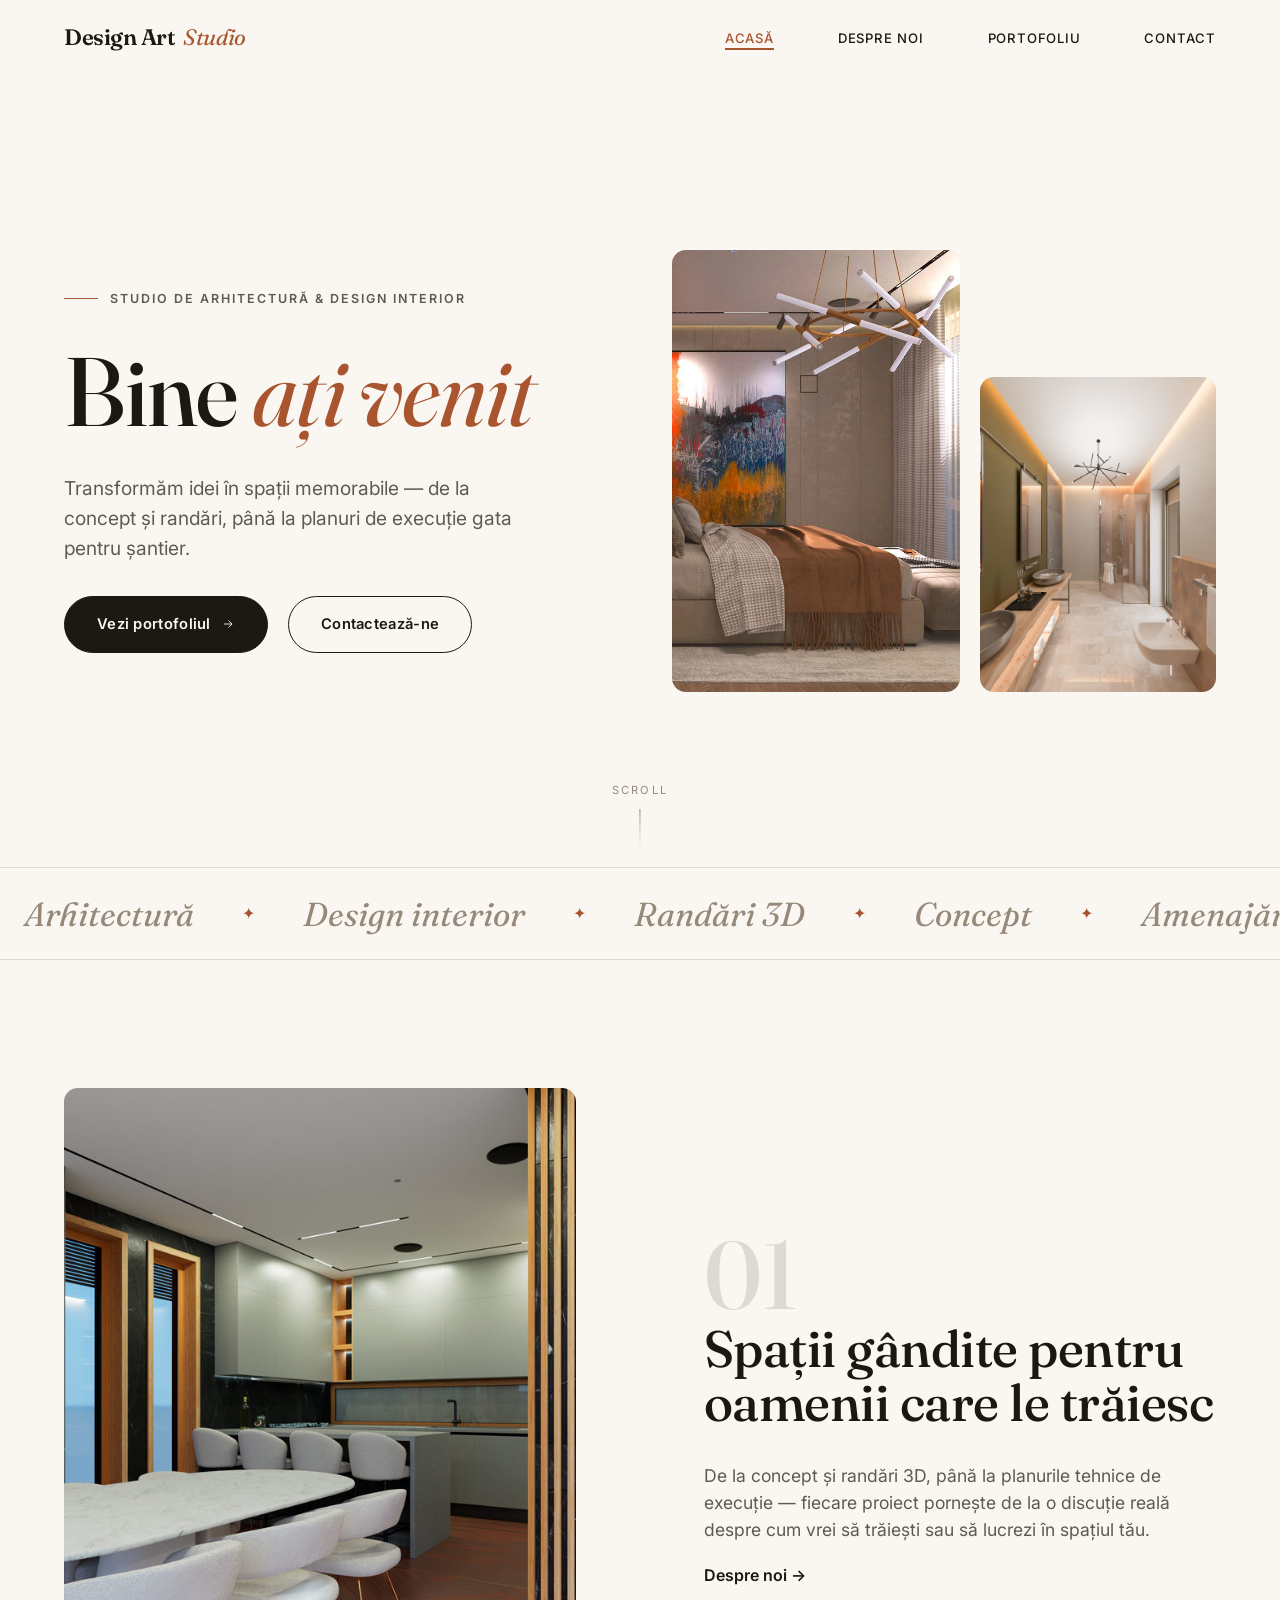
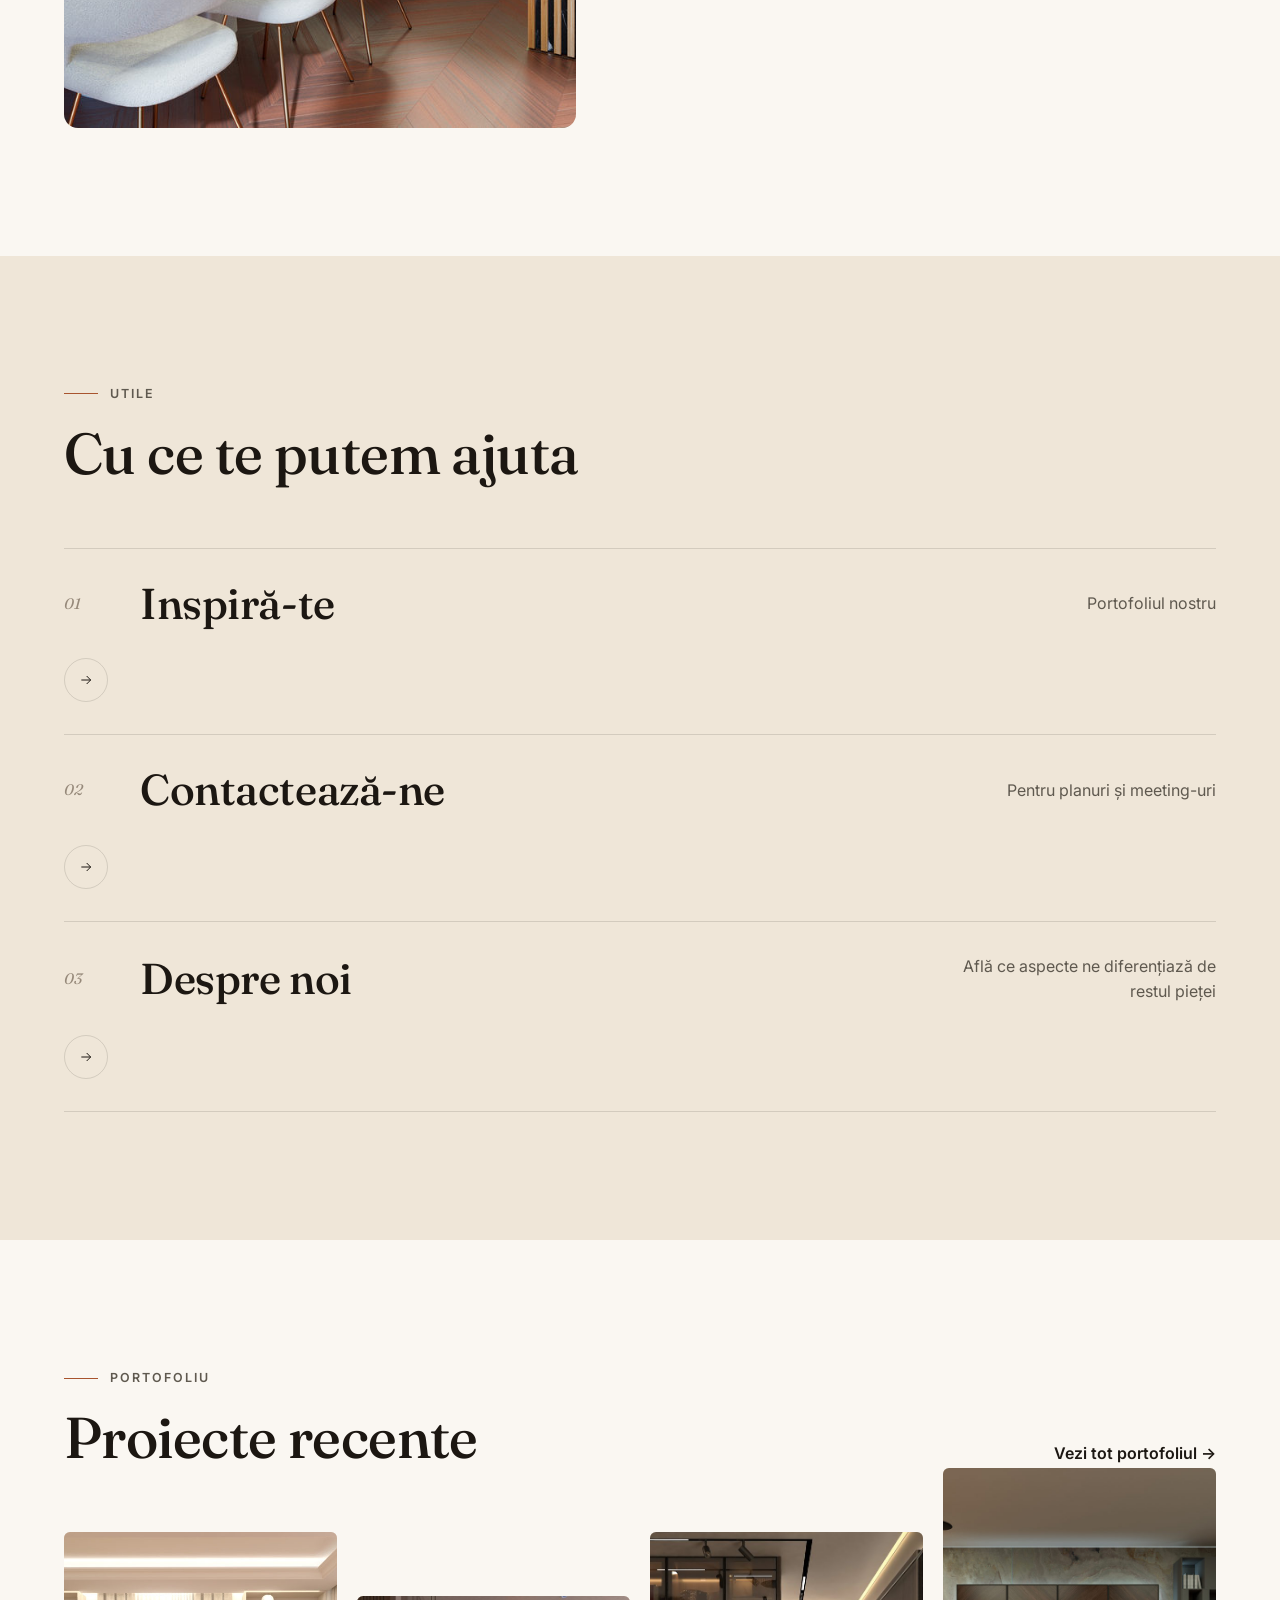
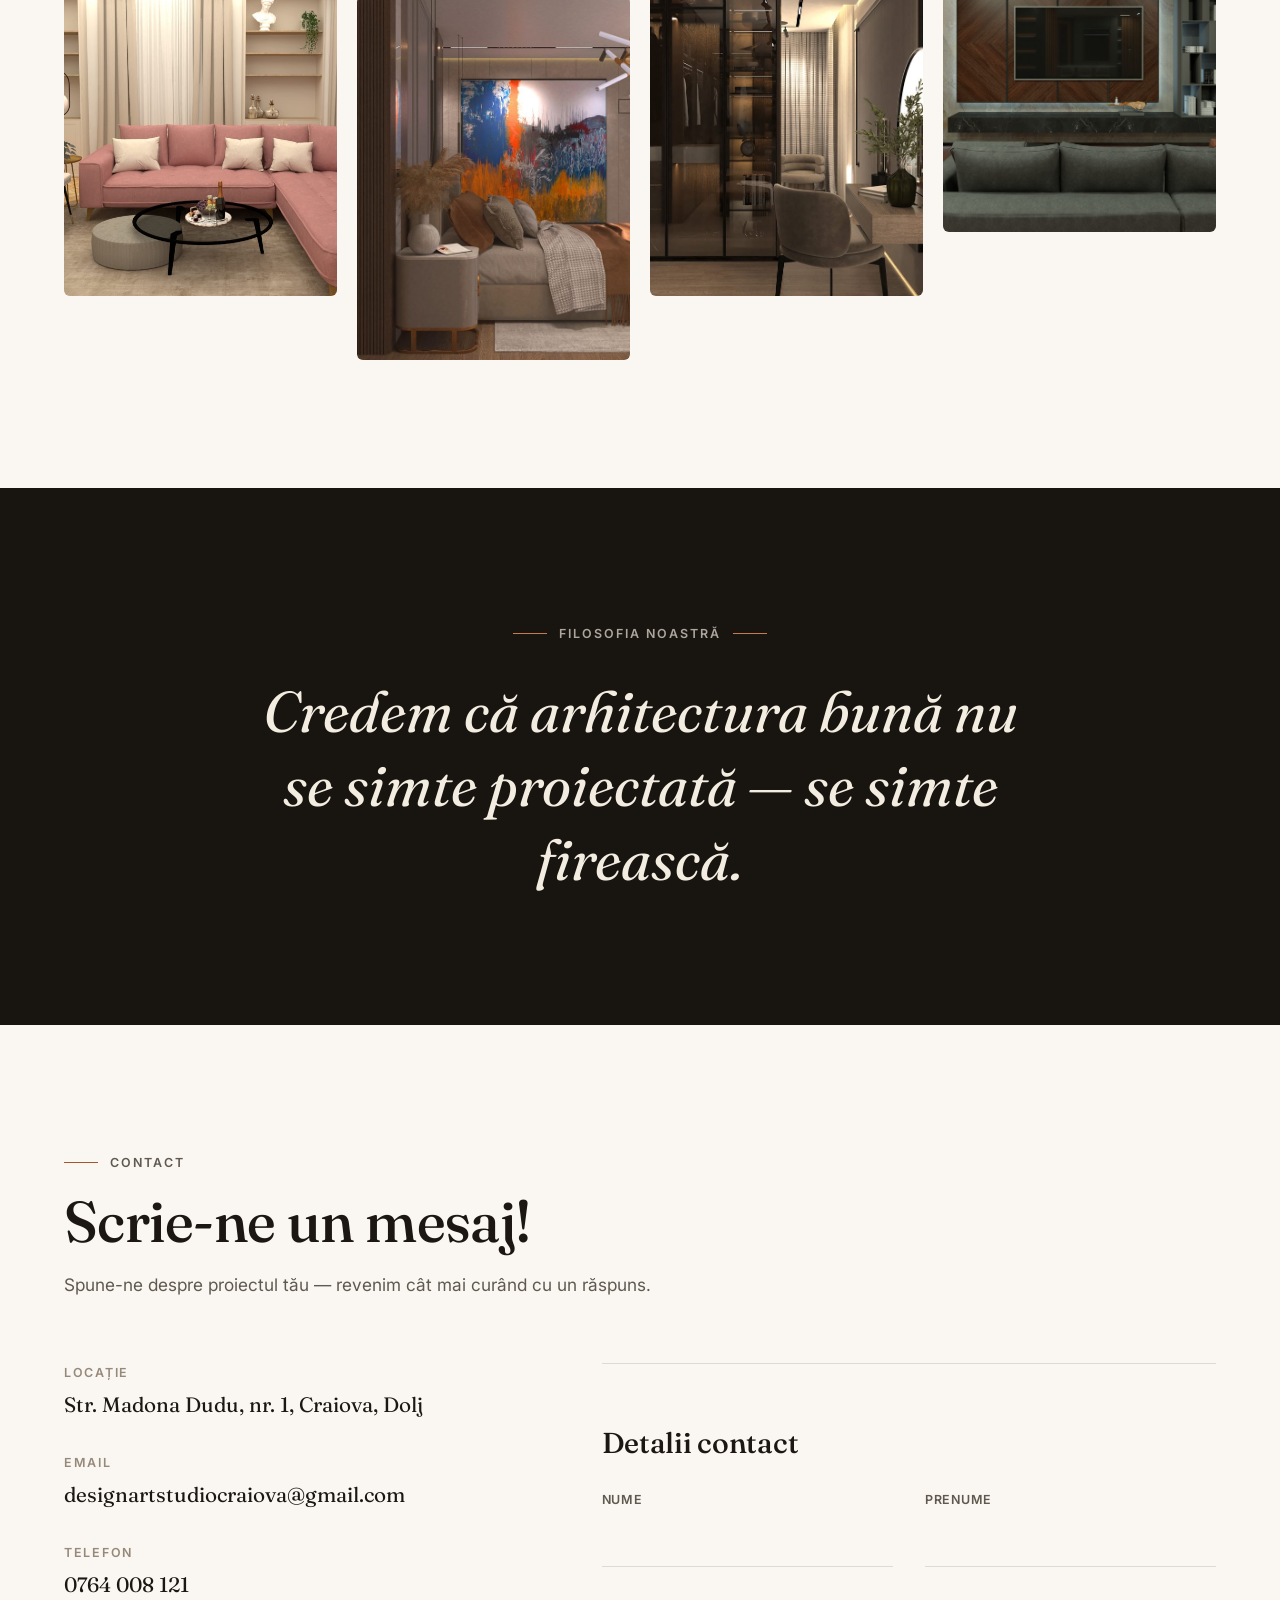
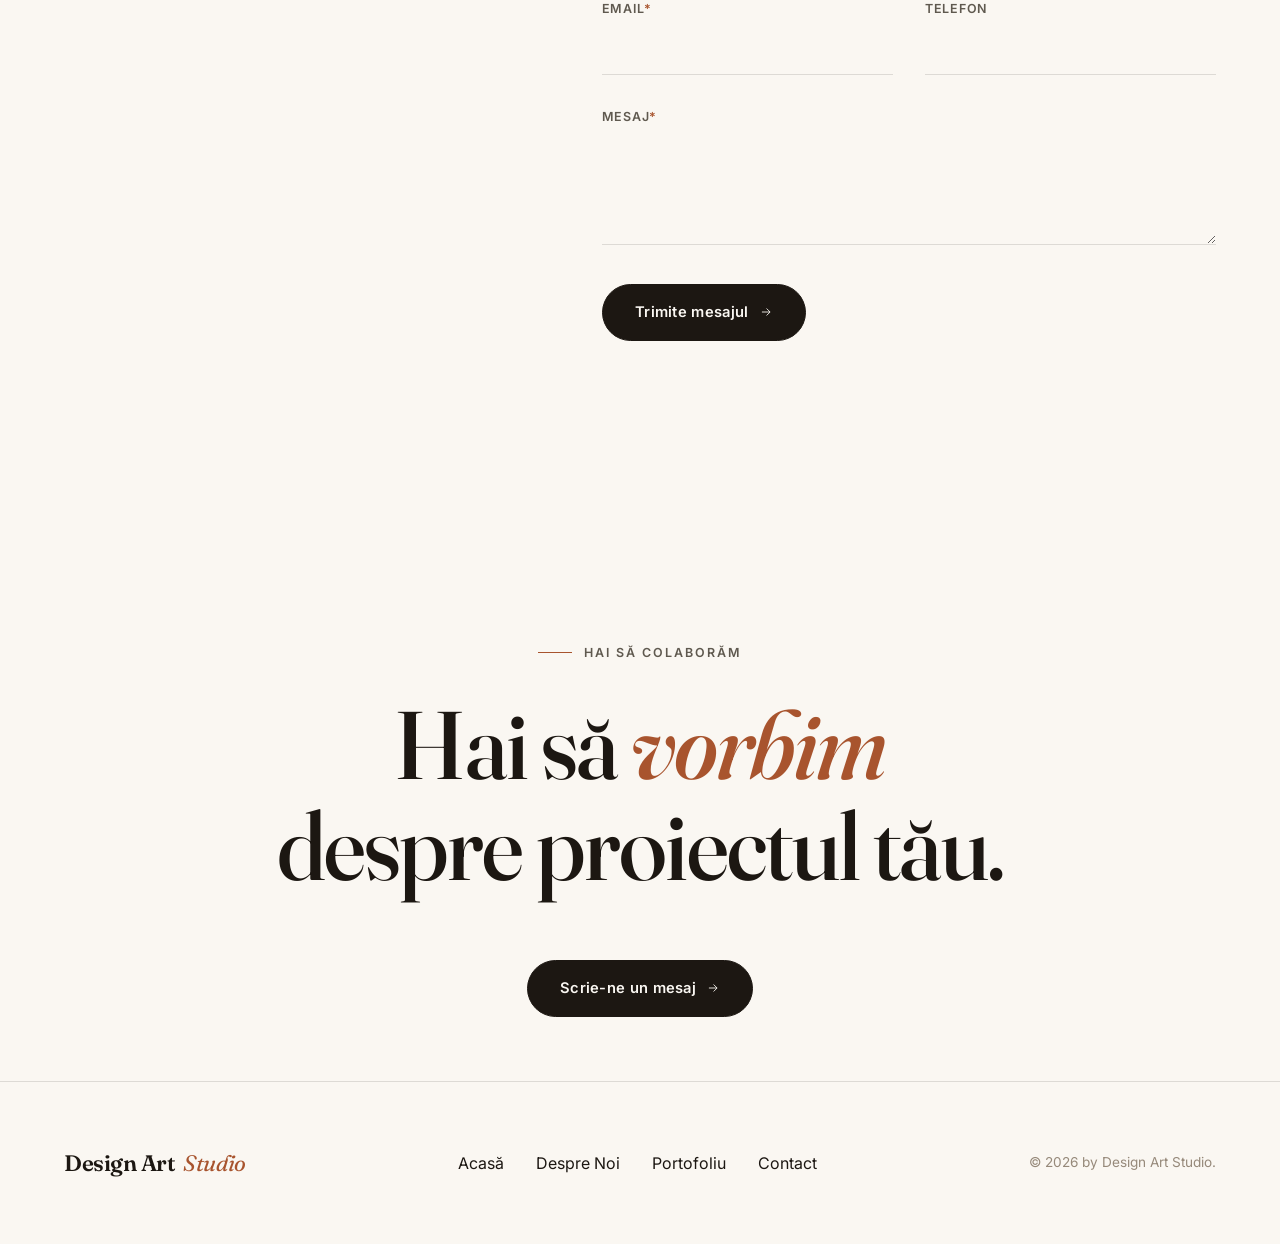
==== index.html @ be31b90f "Fisiere" ====
<!DOCTYPE html>
<html lang="ro">
<head>
<meta charset="UTF-8">
<meta name="viewport" content="width=device-width, initial-scale=1.0">
<title>Design Art Studio — Studio de arhitectură &amp; design interior</title>
<meta name="description" content="Design Art Studio este un birou de arhitectură și design interior. Descoperă portofoliul nostru, află cine suntem și scrie-ne un mesaj.">
<link rel="icon" type="image/svg+xml" href="assets/favicon.svg">
<link rel="preconnect" href="https://fonts.googleapis.com">
<link rel="preconnect" href="https://fonts.gstatic.com" crossorigin>
<link href="https://fonts.googleapis.com/css2?family=Fraunces:ital,wght@0,400;0,500;0,600;0,700;1,400;1,500&family=Inter:wght@400;500;600;700&display=swap" rel="stylesheet">
<link rel="stylesheet" href="css/style.css">
</head>
<body>
<a class="skip-link" href="#main">Sari la conținutul principal</a>
<div class="grain" aria-hidden="true"></div>

<header class="site-header">
  <div class="container header-inner">
    <a href="index.html" class="logo">Design Art<span>Studio</span></a>
    <button class="nav-toggle" aria-label="Deschide meniul" aria-expanded="false" aria-controls="primary-nav">
      <span></span><span></span><span></span>
    </button>
    <nav id="primary-nav" class="site-nav" aria-label="Principal">
      <ul>
        <li><a href="index.html" aria-current="page">Acasă</a></li>
        <li><a href="despre-noi.html">Despre Noi</a></li>
        <li><a href="portofoliu.html">Portofoliu</a></li>
        <li><a href="contact.html">Contact</a></li>
      </ul>
    </nav>
  </div>
</header>

<main id="main">
  <section class="hero container">
    <div class="hero-inner">
      <div class="hero-copy reveal">
        <span class="eyebrow">Studio de arhitectură &amp; design interior</span>
        <h1>Bine <em>ați venit</em></h1>
        <p>Transformăm idei în spații memorabile — de la concept și randări, până la planuri de execuție gata pentru șantier.</p>
        <div class="hero-actions">
          <a href="portofoliu.html" class="btn btn-primary">
            Vezi portofoliul
            <svg viewBox="0 0 24 24" fill="none" stroke="currentColor" stroke-width="1.5"><path d="M5 12h14M13 6l6 6-6 6"/></svg>
          </a>
          <a href="contact.html" class="btn">Contactează-ne</a>
        </div>
      </div>
      <div class="hero-collage">
        <div class="reveal-img img-tall">
          <img src="assets/images/hero-oituz.jpg" alt="Randare interior birou, casa Oituz">
        </div>
        <div class="reveal-img img-short">
          <img src="assets/images/hero-rgb.jpg" alt="Randare arhitecturală de proiect Design Art Studio">
        </div>
      </div>
    </div>
    <div class="scroll-cue">Scroll</div>
  </section>

  <div class="marquee" aria-hidden="true">
    <div class="marquee-track">
      <ul>
        <li>Arhitectură</li>
        <li>Design interior</li>
        <li>Randări 3D</li>
        <li>Concept</li>
        <li>Amenajări interioare</li>
      </ul>
      <ul>
        <li>Arhitectură</li>
        <li>Design interior</li>
        <li>Randări 3D</li>
        <li>Concept</li>
        <li>Amenajări interioare</li>
      </ul>
    </div>
  </div>

  <section class="section">
    <div class="container">
      <div class="split">
        <div class="reveal-img split-media">
          <img src="assets/images/portfolio/proj-02.jpg" alt="Bucătărie deschisă cu zonă de dining, proiect Design Art Studio">
        </div>
        <div class="split-body reveal">
          <span class="split-index">01</span>
          <h2>Spații gândite pentru oamenii care le trăiesc</h2>
          <p>De la concept și randări 3D, până la planurile tehnice de execuție — fiecare proiect pornește de la o discuție reală despre cum vrei să trăiești sau să lucrezi în spațiul tău.</p>
          <a href="despre-noi.html" class="text-link">Despre noi →</a>
        </div>
      </div>
    </div>
  </section>

  <section class="section section-alt">
    <div class="container">
      <div class="section-head reveal">
        <span class="eyebrow">Utile</span>
        <h2>Cu ce te putem ajuta</h2>
      </div>
      <div class="link-rows reveal-group">
        <a href="portofoliu.html" class="link-row reveal">
          <span class="num">01</span>
          <h3>Inspiră-te</h3>
          <span class="desc">Portofoliul nostru</span>
          <span class="arrow"><svg viewBox="0 0 24 24" fill="none" stroke="currentColor" stroke-width="1.5"><path d="M5 12h14M13 6l6 6-6 6"/></svg></span>
          <span class="row-thumb"><img src="assets/images/portfolio/proj-01.jpg" alt="" loading="lazy"></span>
        </a>
        <a href="contact.html" class="link-row reveal">
          <span class="num">02</span>
          <h3>Contactează-ne</h3>
          <span class="desc">Pentru planuri și meeting-uri</span>
          <span class="arrow"><svg viewBox="0 0 24 24" fill="none" stroke="currentColor" stroke-width="1.5"><path d="M5 12h14M13 6l6 6-6 6"/></svg></span>
          <span class="row-thumb"><img src="assets/images/card-contact.jpg" alt="" loading="lazy"></span>
        </a>
        <a href="despre-noi.html" class="link-row reveal">
          <span class="num">03</span>
          <h3>Despre noi</h3>
          <span class="desc">Află ce aspecte ne diferențiază de restul pieței</span>
          <span class="arrow"><svg viewBox="0 0 24 24" fill="none" stroke="currentColor" stroke-width="1.5"><path d="M5 12h14M13 6l6 6-6 6"/></svg></span>
          <span class="row-thumb"><img src="assets/images/card-about.jpg" alt="" loading="lazy"></span>
        </a>
      </div>
    </div>
  </section>

  <section class="section">
    <div class="container">
      <div class="section-head-row reveal">
        <div class="section-head">
          <span class="eyebrow">Portofoliu</span>
          <h2>Proiecte recente</h2>
        </div>
        <a href="portofoliu.html" class="text-link">Vezi tot portofoliul →</a>
      </div>
      <div class="teaser-strip">
        <a href="portofoliu.html" class="reveal-img"><img src="assets/images/portfolio/proj-01.jpg" alt="Living modern, proiect Design Art Studio" loading="lazy"></a>
        <a href="portofoliu.html" class="reveal-img"><img src="assets/images/portfolio/proj-06.jpg" alt="Birou, Casa Oituz" loading="lazy"></a>
        <a href="portofoliu.html" class="reveal-img"><img src="assets/images/portfolio/proj-08.jpg" alt="Terasă exterioară amenajată" loading="lazy"></a>
        <a href="portofoliu.html" class="reveal-img"><img src="assets/images/portfolio/proj-10.jpg" alt="Living cu perete TV din marmură" loading="lazy"></a>
      </div>
    </div>
  </section>

  <section class="statement">
    <div class="statement-inner reveal">
      <span class="eyebrow">Filosofia noastră</span>
      <blockquote>
        <p>Credem că arhitectura bună nu se simte proiectată — se simte firească.</p>
      </blockquote>
    </div>
  </section>

  <section class="section" id="contact">
    <div class="container">
      <div class="section-head reveal">
        <span class="eyebrow">Contact</span>
        <h2>Scrie-ne un mesaj!</h2>
        <p>Spune-ne despre proiectul tău — revenim cât mai curând cu un răspuns.</p>
      </div>
      <div class="contact-grid">
        <div class="contact-info reveal">
          <dl>
            <div>
              <dt>Locație</dt>
              <dd>Str. Madona Dudu, nr. 1, Craiova, Dolj</dd>
            </div>
            <div>
              <dt>Email</dt>
              <dd><a href="mailto:designartstudiocraiova@gmail.com">designartstudiocraiova@gmail.com</a></dd>
            </div>
            <div>
              <dt>Telefon</dt>
              <dd><a href="tel:+40764008121">0764 008 121</a></dd>
            </div>
          </dl>
        </div>
        <div class="form-card reveal">
          <h2>Detalii contact</h2>
          <form id="contact-form" novalidate>
            <div class="form-row">
              <div class="field">
                <label for="firstName">Nume</label>
                <input type="text" id="firstName" name="firstName" autocomplete="given-name">
              </div>
              <div class="field">
                <label for="lastName">Prenume</label>
                <input type="text" id="lastName" name="lastName" autocomplete="family-name">
              </div>
            </div>
            <div class="form-row">
              <div class="field">
                <label for="email">Email<span class="req">*</span></label>
                <input type="email" id="email" name="email" autocomplete="email" required>
              </div>
              <div class="field">
                <label for="phone">Telefon</label>
                <input type="tel" id="phone" name="phone" autocomplete="tel">
              </div>
            </div>
            <div class="field">
              <label for="message">Mesaj<span class="req">*</span></label>
              <textarea id="message" name="message" required></textarea>
            </div>
            <button type="submit" class="btn btn-primary">
              Trimite mesajul
              <svg viewBox="0 0 24 24" fill="none" stroke="currentColor" stroke-width="1.5"><path d="M5 12h14M13 6l6 6-6 6"/></svg>
            </button>
            <p id="form-status" class="form-status" role="status" aria-live="polite"></p>
          </form>
        </div>
      </div>
    </div>
  </section>

  <section class="footer-cta">
    <div class="container reveal">
      <span class="eyebrow" style="justify-content:center;">Hai să colaborăm</span>
      <h2>Hai să <em>vorbim</em><br>despre proiectul tău.</h2>
      <a href="contact.html" class="btn btn-primary">
        Scrie-ne un mesaj
        <svg viewBox="0 0 24 24" fill="none" stroke="currentColor" stroke-width="1.5"><path d="M5 12h14M13 6l6 6-6 6"/></svg>
      </a>
    </div>
  </section>
</main>

<footer class="site-footer">
  <div class="container footer-inner">
    <a href="index.html" class="logo">Design Art<span>Studio</span></a>
    <nav class="footer-nav" aria-label="Footer">
      <ul>
        <li><a href="index.html">Acasă</a></li>
        <li><a href="despre-noi.html">Despre Noi</a></li>
        <li><a href="portofoliu.html">Portofoliu</a></li>
        <li><a href="contact.html">Contact</a></li>
      </ul>
    </nav>
    <p class="copyright">&copy; <span class="year"></span> by Design Art Studio.</p>
  </div>
</footer>

<script src="js/script.js"></script>
</body>
</html>
---- css/style.css ----
/* =========================================================
   Design Art Studio — design tokens
   ========================================================= */
:root{
  --color-bg:#faf7f2;
  --color-bg-warm:#f4ede0;
  --color-bg-alt:#efe6d8;
  --color-surface:#ffffff;
  --color-ink:#1c1712;
  --color-ink-soft:#5f594f;
  --color-ink-faint:#96897a;
  --color-accent:#a8542e;
  --color-accent-2:#c97b4a;
  --color-accent-soft:#f1e0d2;
  --color-border:rgba(28,23,18,.13);

  --color-dark:#181410;
  --color-dark-surface:#221c16;
  --color-dark-text:#f3ece0;
  --color-dark-text-soft:rgba(243,236,224,.68);
  --color-dark-border:rgba(243,236,224,.14);

  --font-display:'Fraunces', serif;
  --font-body:'Inter', system-ui, sans-serif;

  --container:1320px;
  --container-narrow:820px;
  --gutter:clamp(1.25rem, 5vw, 4rem);

  --space-2xs:.5rem;
  --space-xs:.75rem;
  --space-sm:1.25rem;
  --space-md:2rem;
  --space-lg:4rem;
  --space-xl:clamp(4.5rem, 10vw, 9rem);

  --radius-sm:2px;
  --radius-md:6px;
  --radius-lg:14px;

  --ease-out:cubic-bezier(.16,1,.3,1);
  --ease-in-out:cubic-bezier(.65,0,.35,1);
}

/* =========================================================
   Reset
   ========================================================= */
*,*::before,*::after{box-sizing:border-box;}
*{margin:0;padding:0;}
html{-webkit-text-size-adjust:100%;scroll-behavior:smooth;}
@media (prefers-reduced-motion: reduce){
  html{scroll-behavior:auto;}
  *,*::before,*::after{
    animation-duration:.001ms !important;
    animation-iteration-count:1 !important;
    transition-duration:.001ms !important;
    scroll-behavior:auto !important;
  }
}
body{
  font-family:var(--font-body);
  color:var(--color-ink);
  background:var(--color-bg);
  line-height:1.55;
  min-height:100vh;
  overflow-x:hidden;
  position:relative;
}
img{max-width:100%;display:block;}
a{color:inherit;text-decoration:none;}
ul{list-style:none;}
button{font:inherit;color:inherit;background:none;border:none;cursor:pointer;}
input,textarea{font:inherit;color:inherit;}
em{font-style:italic;}
h1,h2,h3,h4{font-family:var(--font-display);font-weight:500;line-height:1.05;letter-spacing:-0.01em;}

::selection{background:var(--color-ink);color:var(--color-bg);}

.container{
  width:100%;
  max-width:var(--container);
  margin-inline:auto;
  padding-inline:var(--gutter);
}

.visually-hidden{
  position:absolute;width:1px;height:1px;padding:0;margin:-1px;overflow:hidden;
  clip:rect(0,0,0,0);white-space:nowrap;border:0;
}

.skip-link{
  position:absolute;left:-999px;top:0;
  background:var(--color-ink);color:var(--color-bg);
  padding:.85rem 1.4rem;border-radius:0 0 var(--radius-sm) 0;
  z-index:300;font-weight:600;
}
.skip-link:focus{left:0;}

:focus-visible{outline:2px solid var(--color-accent);outline-offset:3px;}

/* film-grain texture, decorative only */
.grain{
  position:fixed;inset:0;pointer-events:none;z-index:250;
  opacity:.035;mix-blend-mode:overlay;
  background-image:url("data:image/svg+xml;utf8,<svg xmlns='http://www.w3.org/2000/svg' width='140' height='140'><filter id='n'><feTurbulence type='fractalNoise' baseFrequency='0.85' numOctaves='2' stitchTiles='stitch'/></filter><rect width='100%25' height='100%25' filter='url(%23n)'/></svg>");
}

/* custom cursor (fine pointer only, injected by JS) */
.cursor-dot,.cursor-ring{
  position:fixed;top:0;left:0;
  border-radius:50%;
  pointer-events:none;
  z-index:260;
  transform:translate(-50%,-50%);
  mix-blend-mode:difference;
  opacity:0;
  transition:opacity .25s var(--ease-out);
}
.cursor-dot{width:6px;height:6px;background:#fff;}
.cursor-ring{
  width:38px;height:38px;border:1px solid #fff;
  transition:opacity .25s var(--ease-out), width .3s var(--ease-out), height .3s var(--ease-out);
}
body.cursor-ready .cursor-dot,body.cursor-ready .cursor-ring{opacity:1;}
.cursor-ring.is-active{width:64px;height:64px;}
body.cursor-ready a,body.cursor-ready button,body.cursor-ready .magnetic{cursor:none;}

/* =========================================================
   Buttons / links
   ========================================================= */
.text-link{
  position:relative;
  display:inline-block;
  font-weight:600;
  padding-bottom:.15em;
  background-image:linear-gradient(var(--color-accent),var(--color-accent));
  background-size:0% 1px;
  background-position:0 100%;
  background-repeat:no-repeat;
  transition:background-size .35s var(--ease-out);
}
.text-link:hover,.text-link:focus-visible{background-size:100% 1px;}

.btn{
  display:inline-flex;
  align-items:center;
  gap:.65rem;
  font-family:var(--font-body);
  font-weight:600;
  font-size:.92rem;
  letter-spacing:.02em;
  padding:1rem 2rem;
  border:1px solid var(--color-ink);
  border-radius:100px;
  transition:background .35s var(--ease-out),color .35s var(--ease-out),border-color .35s var(--ease-out),transform .35s var(--ease-out);
  will-change:transform;
}
.btn svg{width:14px;height:14px;transition:transform .35s var(--ease-out);}
.btn:hover,.btn:focus-visible{background:var(--color-ink);color:var(--color-bg);}
.btn:hover svg{transform:translateX(3px);}
.btn-primary{background:var(--color-ink);color:var(--color-bg);}
.btn-primary:hover,.btn-primary:focus-visible{background:var(--color-accent);border-color:var(--color-accent);}
.btn-ghost-light{border-color:rgba(243,236,224,.5);color:var(--color-dark-text);}
.btn-ghost-light:hover{background:var(--color-dark-text);color:var(--color-dark);border-color:var(--color-dark-text);}

/* =========================================================
   Header
   ========================================================= */
.site-header{
  position:sticky;top:0;z-index:120;
  padding-block:var(--space-sm);
  background:transparent;
  transition:transform .5s var(--ease-out), background-color .5s var(--ease-out), box-shadow .5s var(--ease-out), padding .4s var(--ease-out);
}
.site-header.is-scrolled{
  background:rgba(250,247,242,.82);
  backdrop-filter:blur(14px);
  -webkit-backdrop-filter:blur(14px);
  box-shadow:0 1px 0 var(--color-border);
  padding-block:.85rem;
}
.site-header.is-hidden{transform:translateY(-102%);}

.header-inner{
  display:flex;
  align-items:center;
  justify-content:space-between;
  gap:var(--space-md);
}
.logo{
  font-family:var(--font-display);
  font-weight:600;
  font-size:1.4rem;
  letter-spacing:-0.02em;
  white-space:nowrap;
}
.logo span{color:var(--color-accent);margin-left:.35em;font-style:italic;font-weight:400;}

.site-nav ul{
  display:flex;
  gap:var(--space-lg);
}
.site-nav a{
  font-weight:500;
  font-size:.82rem;
  letter-spacing:.06em;
  text-transform:uppercase;
  position:relative;
  padding-bottom:4px;
}
.site-nav a::after{
  content:'';
  position:absolute;left:0;bottom:0;
  width:0;height:1.5px;
  background:var(--color-accent);
  transition:width .3s var(--ease-out);
}
.site-nav a:hover::after,.site-nav a:focus-visible::after,.site-nav a[aria-current="page"]::after{width:100%;}
.site-nav a[aria-current="page"]{color:var(--color-accent);}

.nav-toggle{
  display:none;
  flex-direction:column;
  justify-content:center;
  align-items:center;
  gap:5px;
  width:44px;height:44px;
  position:relative;
  z-index:60;
}
.nav-toggle span{
  display:block;width:24px;height:2px;background:var(--color-ink);
  transition:transform .3s var(--ease-out),opacity .3s var(--ease-out);
}
.nav-toggle[aria-expanded="true"] span:nth-child(1){transform:translateY(7px) rotate(45deg);}
.nav-toggle[aria-expanded="true"] span:nth-child(2){opacity:0;}
.nav-toggle[aria-expanded="true"] span:nth-child(3){transform:translateY(-7px) rotate(-45deg);}

@media (max-width:860px){
  .nav-toggle{display:flex;}
  .site-nav{
    position:fixed;inset:0 0 0 24%;
    background:var(--color-bg);
    display:flex;align-items:center;
    transform:translateX(100%);
    transition:transform .5s var(--ease-out);
    z-index:55;
    box-shadow:-10px 0 40px rgba(0,0,0,.08);
  }
  .site-nav.is-open{transform:translateX(0);}
  .site-nav ul{flex-direction:column;gap:var(--space-md);padding:var(--gutter);}
  .site-nav a{font-size:1.6rem;font-family:var(--font-display);text-transform:none;letter-spacing:0;}
  body.nav-open{overflow:hidden;}
}

/* =========================================================
   Hero
   ========================================================= */
.hero{
  min-height:88vh;
  display:flex;
  align-items:center;
  padding-block:var(--space-lg) var(--space-lg);
  position:relative;
}
.hero-inner{
  display:grid;
  grid-template-columns:1fr;
  gap:var(--space-lg);
  align-items:center;
  width:100%;
}
.hero-copy .eyebrow{
  display:flex;
  align-items:center;
  gap:.75rem;
  font-weight:600;
  font-size:.78rem;
  letter-spacing:.16em;
  text-transform:uppercase;
  color:var(--color-ink-soft);
  margin-bottom:var(--space-md);
}
.hero-copy .eyebrow::before{
  content:'';
  width:34px;height:1px;
  background:var(--color-accent);
}
.hero-copy h1{
  font-size:clamp(3rem,7.6vw,6.6rem);
  font-weight:500;
  margin-bottom:var(--space-md);
}
.hero-copy h1 em{color:var(--color-accent);font-weight:400;}
.hero-copy p{
  font-size:1.2rem;
  color:var(--color-ink-soft);
  max-width:40ch;
  margin-bottom:var(--space-md);
}
.hero-actions{display:flex;gap:var(--space-sm);flex-wrap:wrap;}

.hero-collage{
  position:relative;
  display:grid;
  grid-template-columns:1.1fr .9fr;
  gap:var(--space-sm);
  align-items:end;
}
.hero-collage .reveal-img{border-radius:var(--radius-lg);}
.hero-collage img{
  width:100%;
  height:100%;
  object-fit:cover;
}
.hero-collage .img-tall{aspect-ratio:3/4.6;}
.hero-collage .img-tall img{object-position:78% center;}
.hero-collage .img-short{aspect-ratio:3/4;margin-block-start:15%;}

@media (min-width:900px){
  .hero-inner{grid-template-columns:1fr 1fr;}
}

.scroll-cue{
  position:absolute;left:50%;bottom:var(--space-sm);transform:translateX(-50%);
  display:flex;flex-direction:column;align-items:center;gap:.6rem;
  font-size:.7rem;letter-spacing:.18em;text-transform:uppercase;color:var(--color-ink-faint);
}
.scroll-cue::after{
  content:'';
  width:1px;height:38px;
  background:linear-gradient(var(--color-ink-faint),transparent);
  animation:scrollcue 2s ease-in-out infinite;
}
@keyframes scrollcue{
  0%{transform:scaleY(0);transform-origin:top;}
  48%{transform:scaleY(1);transform-origin:top;}
  52%{transform-origin:bottom;}
  100%{transform:scaleY(0);transform-origin:bottom;}
}
@media (max-width:700px){.scroll-cue{display:none;}}

/* =========================================================
   Marquee
   ========================================================= */
.marquee{
  overflow:hidden;
  border-top:1px solid var(--color-border);
  border-bottom:1px solid var(--color-border);
  padding-block:var(--space-sm);
}
.marquee-track{
  display:flex;
  width:max-content;
  animation:marquee 30s linear infinite;
}
.marquee-track ul{display:flex;}
.marquee-track li{
  font-family:var(--font-display);
  font-style:italic;
  font-weight:400;
  font-size:clamp(1.3rem,2.6vw,2.1rem);
  color:var(--color-ink-faint);
  white-space:nowrap;
  display:flex;align-items:center;
  padding-inline:1.5rem;
}
.marquee-track li::after{content:'✦';font-style:normal;color:var(--color-accent);margin-left:3rem;font-size:1rem;}
@keyframes marquee{from{transform:translateX(0);}to{transform:translateX(-50%);}}

/* =========================================================
   Section basics
   ========================================================= */
.section{padding-block:var(--space-xl);}
.section-alt{background:var(--color-bg-alt);}
.section-tight{padding-block:var(--space-lg);}
.section-head{max-width:640px;margin-bottom:var(--space-lg);}
.section-head .eyebrow{
  display:flex;align-items:center;gap:.75rem;font-weight:600;font-size:.78rem;letter-spacing:.16em;
  text-transform:uppercase;color:var(--color-ink-soft);margin-bottom:var(--space-sm);
}
.section-head .eyebrow::before{content:'';width:34px;height:1px;background:var(--color-accent);}
.section-head h2{font-size:clamp(2.2rem,5vw,3.6rem);}
.section-head p{margin-top:var(--space-sm);color:var(--color-ink-soft);font-size:1.08rem;}
.section-head-row{
  display:flex;flex-wrap:wrap;gap:var(--space-md);
  align-items:flex-end;justify-content:space-between;
  margin-bottom:var(--space-lg);
}
.section-head-row .section-head{margin-bottom:0;}

/* =========================================================
   Image reveal (curtain wipe) + generic reveal
   ========================================================= */
.reveal-img{position:relative;overflow:hidden;background:var(--color-bg-alt);}
.reveal-img img{transform:scale(1.18);transition:transform 1.6s var(--ease-out);}
.reveal-img::after{
  content:'';position:absolute;inset:0;background:var(--color-bg);
  transform-origin:right;transition:transform 1.1s var(--ease-in-out);z-index:1;
}
.reveal-img.is-visible img{transform:scale(1);}
.reveal-img.is-visible::after{transform:scaleX(0);}

.reveal{opacity:0;transform:translateY(28px);transition:opacity .8s var(--ease-out),transform .8s var(--ease-out);}
.reveal.is-visible{opacity:1;transform:none;}

/* =========================================================
   Split editorial section
   ========================================================= */
.split{
  display:grid;
  grid-template-columns:1fr;
  gap:var(--space-lg);
  align-items:center;
}
@media (min-width:900px){
  .split{grid-template-columns:1fr 1fr;gap:var(--space-xl);}
  .split--reverse .split-media{order:2;}
}
.split-media{position:relative;overflow:hidden;border-radius:var(--radius-lg);aspect-ratio:4/5;}
.split-media img{width:100%;height:100%;object-fit:cover;}
.split-index{
  font-family:var(--font-display);
  font-size:clamp(3.5rem,8vw,6rem);
  color:var(--color-border);
  line-height:1;
  margin-bottom:var(--space-sm);
  font-weight:500;
}
.split-body h2{font-size:clamp(2rem,4.4vw,3.2rem);margin-bottom:var(--space-md);}
.split-body p{color:var(--color-ink-soft);font-size:1.1rem;max-width:46ch;margin-bottom:var(--space-sm);}
.split-body p + p{margin-top:var(--space-sm);}

/* =========================================================
   Link rows (services / utile)
   ========================================================= */
.link-rows{border-top:1px solid var(--color-border);}
.link-row{
  display:grid;
  grid-template-columns:auto 1fr auto;
  align-items:center;
  gap:var(--space-md);
  padding-block:var(--space-md);
  border-bottom:1px solid var(--color-border);
  position:relative;
}
.link-row .num{
  font-family:var(--font-display);
  color:var(--color-ink-faint);
  font-size:.95rem;
  font-style:italic;
}
.link-row h3{
  font-size:clamp(1.7rem,3.6vw,2.7rem);
  font-weight:500;
  transition:transform .5s var(--ease-out),color .5s var(--ease-out);
}
.link-row .desc{
  color:var(--color-ink-soft);
  justify-self:end;
  text-align:right;
  max-width:26ch;
}
.link-row .arrow{
  display:inline-flex;align-items:center;justify-content:center;
  width:44px;height:44px;border-radius:50%;border:1px solid var(--color-border);
  flex-shrink:0;
  transition:transform .5s var(--ease-out),background .4s,border-color .4s;
}
.link-row .arrow svg{width:16px;height:16px;transition:transform .4s var(--ease-out);}
.link-row .row-thumb{
  position:absolute;right:11%;top:50%;
  width:180px;height:120px;
  transform:translateY(-50%) scale(.88);
  border-radius:var(--radius-md);
  overflow:hidden;
  opacity:0;
  transition:opacity .45s var(--ease-out),transform .45s var(--ease-out);
  pointer-events:none;
  z-index:2;
  box-shadow:0 24px 48px -12px rgba(28,23,18,.35);
}
.link-row .row-thumb img{width:100%;height:100%;object-fit:cover;}
.link-row:hover h3,.link-row:focus-within h3{transform:translateX(14px);color:var(--color-accent);}
.link-row:hover .row-thumb,.link-row:focus-within .row-thumb{opacity:1;transform:translateY(-50%) scale(1);}
.link-row:hover .arrow,.link-row:focus-within .arrow{background:var(--color-ink);border-color:var(--color-ink);}
.link-row:hover .arrow svg,.link-row:focus-within .arrow svg{transform:rotate(-45deg);filter:invert(1);}

@media (max-width:700px){
  .link-row{grid-template-columns:auto 1fr;row-gap:.5rem;}
  .link-row .desc{grid-column:2;justify-self:start;text-align:left;}
  .link-row .arrow{display:none;}
  .link-row .row-thumb{display:none;}
}

/* =========================================================
   Portfolio teaser strip (home)
   ========================================================= */
.teaser-strip{
  display:grid;
  grid-template-columns:repeat(4,1fr);
  gap:var(--space-sm);
}
.teaser-strip a{position:relative;overflow:hidden;border-radius:var(--radius-md);aspect-ratio:3/4;}
.teaser-strip a:nth-child(2){margin-block-start:var(--space-lg);}
.teaser-strip a:nth-child(4){margin-block-start:calc(var(--space-lg) * -1);}
.teaser-strip img{width:100%;height:100%;object-fit:cover;transition:transform .9s var(--ease-out);}
.teaser-strip a:hover img{transform:scale(1.07);}
@media (max-width:820px){
  .teaser-strip{grid-template-columns:repeat(2,1fr);}
  .teaser-strip a:nth-child(2),.teaser-strip a:nth-child(4){margin-block-start:0;}
}

/* =========================================================
   Masonry gallery (portfolio page)
   ========================================================= */
.masonry{
  columns:1;
  column-gap:var(--space-md);
}
@media (min-width:640px){.masonry{columns:2;}}
@media (min-width:1000px){.masonry{columns:3;}}
.masonry .gallery-item{
  break-inside:avoid;
  margin-bottom:var(--space-md);
  position:relative;
  overflow:hidden;
  border-radius:var(--radius-lg);
  display:block;
  cursor:zoom-in;
}
.masonry .gallery-item img{width:100%;height:auto;display:block;transition:transform 1s var(--ease-out);}
.masonry .gallery-item:hover img{transform:scale(1.06);}
.masonry .gallery-item:focus-visible{outline:2px solid var(--color-accent);outline-offset:3px;}
.gallery-caption{
  position:absolute;inset:auto 0 0 0;
  padding:var(--space-md) var(--space-sm) var(--space-sm);
  background:linear-gradient(to top,rgba(20,16,12,.75),transparent);
  color:#fff;
  transform:translateY(10px);
  opacity:0;
  transition:opacity .35s var(--ease-out),transform .35s var(--ease-out);
}
.masonry .gallery-item:hover .gallery-caption,.masonry .gallery-item:focus-within .gallery-caption{opacity:1;transform:translateY(0);}
.gallery-caption h3{font-size:1.15rem;font-weight:500;}
.gallery-caption span{font-size:.8rem;opacity:.82;letter-spacing:.03em;}

/* =========================================================
   Lightbox
   ========================================================= */
.lightbox{
  position:fixed;inset:0;z-index:400;
  display:flex;align-items:center;justify-content:center;
  padding:var(--gutter);
  background:rgba(15,12,9,.92);
  opacity:0;visibility:hidden;
  transition:opacity .35s var(--ease-out),visibility 0s linear .35s;
}
.lightbox.is-open{
  opacity:1;visibility:visible;
  transition:opacity .35s var(--ease-out),visibility 0s linear 0s;
}
.lightbox-inner{
  position:relative;
  max-width:min(1200px,92vw);
  transform:scale(.96);
  transition:transform .35s var(--ease-out);
}
.lightbox.is-open .lightbox-inner{transform:scale(1);}
.lightbox-inner img{
  max-width:100%;max-height:80vh;
  width:auto;height:auto;
  display:block;
  margin-inline:auto;
  border-radius:var(--radius-md);
  box-shadow:0 30px 80px -20px rgba(0,0,0,.6);
}
.lightbox-caption{
  color:var(--color-dark-text);
  text-align:center;
  margin-top:var(--space-sm);
  font-family:var(--font-display);
  font-size:1.1rem;
}
.lightbox-close{
  position:fixed;
  top:var(--gutter);right:var(--gutter);
  width:48px;height:48px;
  display:flex;align-items:center;justify-content:center;
  border-radius:50%;
  border:1px solid rgba(243,236,224,.3);
  color:var(--color-dark-text);
  transition:background .3s var(--ease-out),border-color .3s var(--ease-out);
}
.lightbox-close:hover,.lightbox-close:focus-visible{background:rgba(243,236,224,.12);border-color:rgba(243,236,224,.6);}
.lightbox-close svg{width:20px;height:20px;}
body.lightbox-open{overflow:hidden;}

/* =========================================================
   Statement (dark section)
   ========================================================= */
.statement{
  background:var(--color-dark);
  color:var(--color-dark-text);
  padding-block:var(--space-xl);
  position:relative;
  overflow:hidden;
}
.statement-inner{max-width:900px;margin-inline:auto;text-align:center;padding-inline:var(--gutter);}
.statement .eyebrow{
  display:inline-flex;align-items:center;gap:.75rem;justify-content:center;
  font-weight:600;font-size:.78rem;letter-spacing:.16em;text-transform:uppercase;
  color:var(--color-dark-text-soft);margin-bottom:var(--space-md);width:100%;
}
.statement .eyebrow::before,.statement .eyebrow::after{content:'';width:34px;height:1px;background:var(--color-accent-2);}
.statement blockquote{
  font-family:var(--font-display);
  font-style:italic;
  font-weight:400;
  font-size:clamp(1.9rem,4.8vw,3.6rem);
  line-height:1.28;
}
.statement blockquote p + p{margin-top:1em;}

/* =========================================================
   Contact
   ========================================================= */
.contact-grid{
  display:grid;
  grid-template-columns:1fr;
  gap:var(--space-xl);
}
@media (min-width:900px){
  .contact-grid{grid-template-columns:.8fr 1.2fr;}
}
.contact-info dl{display:flex;flex-direction:column;gap:var(--space-md);}
.contact-info dt{font-weight:600;font-size:.78rem;letter-spacing:.14em;text-transform:uppercase;color:var(--color-ink-faint);margin-bottom:.4rem;}
.contact-info dd{font-size:1.3rem;font-family:var(--font-display);}
.contact-info .todo{color:var(--color-ink-faint);font-style:italic;font-size:1.1rem;font-family:var(--font-body);}

.map-embed{
  position:relative;
  overflow:hidden;
  border-radius:var(--radius-lg);
  aspect-ratio:16/9;
  background:var(--color-bg-alt);
  filter:grayscale(55%) sepia(15%) saturate(1.15) hue-rotate(-8deg) contrast(1.05);
}
.map-embed iframe{width:100%;height:100%;border:0;display:block;}
.map-embed--contained{max-width:760px;margin-inline:auto;}

/* prominent address line (replaces dl-style metadata treatment where the
   address is the page's one genuinely specific, real fact) */
.contact-address{
  display:flex;align-items:center;gap:.6rem;
  font-family:var(--font-display);
  font-size:1.3rem;
  color:var(--color-ink);
  margin-bottom:var(--space-sm);
}
.contact-address::before{
  content:'';flex-shrink:0;
  width:8px;height:8px;border-radius:50%;
  background:var(--color-accent);
}

.contact-form-wrap{max-width:760px;margin-inline:auto;}
.contact-form-wrap > .eyebrow{justify-content:flex-start;}
.contact-form-wrap h2{font-size:clamp(2rem,4.2vw,2.8rem);margin-bottom:var(--space-md);}

.form-card{border-top:1px solid var(--color-border);padding-top:var(--space-lg);}
.form-card h2{font-size:1.8rem;margin-bottom:var(--space-md);}
.form-row{display:grid;grid-template-columns:1fr 1fr;gap:var(--space-md);}
.field{margin-bottom:var(--space-md);}
.field label{display:block;font-size:.78rem;font-weight:600;letter-spacing:.06em;text-transform:uppercase;color:var(--color-ink-soft);margin-bottom:.55rem;}
.field label .req{color:var(--color-accent);}
.field input,.field textarea,.field select{
  width:100%;
  padding:.7rem .1rem;
  border:none;
  border-bottom:1px solid var(--color-border);
  border-radius:0;
  background:transparent;
  transition:border-color .3s var(--ease-out);
}
.field input:focus,.field textarea:focus,.field select:focus{
  outline:none;border-color:var(--color-ink);
}
.field textarea{min-height:110px;resize:vertical;}
.field select{
  appearance:none;
  -webkit-appearance:none;
  background-image:linear-gradient(45deg, transparent 50%, var(--color-ink-soft) 50%), linear-gradient(135deg, var(--color-ink-soft) 50%, transparent 50%);
  background-position: calc(100% - 7px) center, calc(100% - 2px) center;
  background-size: 6px 6px, 6px 6px;
  background-repeat: no-repeat;
  cursor:pointer;
}
.field select:invalid{color:var(--color-ink-faint);}
.form-status{margin-top:var(--space-sm);font-size:.95rem;min-height:1.2em;}
.form-status[data-state="success"]{color:#3a7d44;}
.form-status[data-state="error"]{color:#b3372c;}

@media (max-width:560px){
  .form-row{grid-template-columns:1fr;}
}

/* =========================================================
   About page extras
   ========================================================= */
.value-row{
  display:grid;grid-template-columns:repeat(auto-fit,minmax(220px,1fr));
  gap:var(--space-md);margin-top:var(--space-lg);
}
.value-card{border-top:1px solid var(--color-ink);padding-top:var(--space-sm);}
.value-card .num{font-family:var(--font-display);font-style:italic;color:var(--color-accent);font-size:1.1rem;display:block;margin-bottom:.5rem;}
.value-card h3{font-size:1.25rem;margin-bottom:.5rem;}
.value-card p{color:var(--color-ink-soft);font-size:.98rem;}

/* =========================================================
   Inner-page hero
   ========================================================= */
.page-hero{padding-block:calc(var(--space-lg) + 2rem) var(--space-md);position:relative;}
.page-hero .eyebrow{
  display:flex;align-items:center;gap:.75rem;font-weight:600;font-size:.78rem;letter-spacing:.16em;
  text-transform:uppercase;color:var(--color-ink-soft);margin-bottom:var(--space-sm);
}
.page-hero .eyebrow::before{content:'';width:34px;height:1px;background:var(--color-accent);}
.page-hero h1{font-size:clamp(2.8rem,6.4vw,5rem);max-width:18ch;}
.page-hero p{margin-top:var(--space-md);color:var(--color-ink-soft);font-size:1.15rem;max-width:58ch;}

/* =========================================================
   CTA band
   ========================================================= */
.cta-band{
  background:var(--color-dark);
  color:var(--color-dark-text);
  border-radius:var(--radius-lg);
  padding:var(--space-lg);
  display:flex;flex-wrap:wrap;gap:var(--space-md);
  align-items:center;justify-content:space-between;
}
.cta-band h2{font-size:clamp(1.8rem,3.8vw,2.6rem);color:var(--color-dark-text);max-width:22ch;font-style:italic;font-weight:400;}

/* =========================================================
   Footer
   ========================================================= */
.footer-cta{
  text-align:center;
  padding-block:var(--space-xl) var(--space-lg);
}
.footer-cta .eyebrow{
  display:inline-flex;align-items:center;gap:.75rem;font-weight:600;font-size:.78rem;letter-spacing:.16em;
  text-transform:uppercase;color:var(--color-ink-soft);margin-bottom:var(--space-md);
}
.footer-cta .eyebrow::before{content:'';width:34px;height:1px;background:var(--color-accent);}
.footer-cta h2{font-size:clamp(2.6rem,8vw,6rem);margin-bottom:var(--space-lg);letter-spacing:-.02em;}
.footer-cta h2 em{color:var(--color-accent);}

.site-footer{
  border-top:1px solid var(--color-border);
  padding-block:var(--space-lg);
}
.footer-inner{
  display:flex;flex-wrap:wrap;gap:var(--space-md);
  align-items:center;justify-content:space-between;
}
.footer-nav ul{display:flex;gap:var(--space-md);flex-wrap:wrap;}
.footer-nav a:hover,.footer-nav a:focus-visible{color:var(--color-accent);}
.copyright{color:var(--color-ink-faint);font-size:.85rem;}

/* =========================================================
   Reveal groups (staggered via JS-assigned --delay)
   ========================================================= */
.reveal-group .reveal{transition-delay:var(--delay,0ms);}
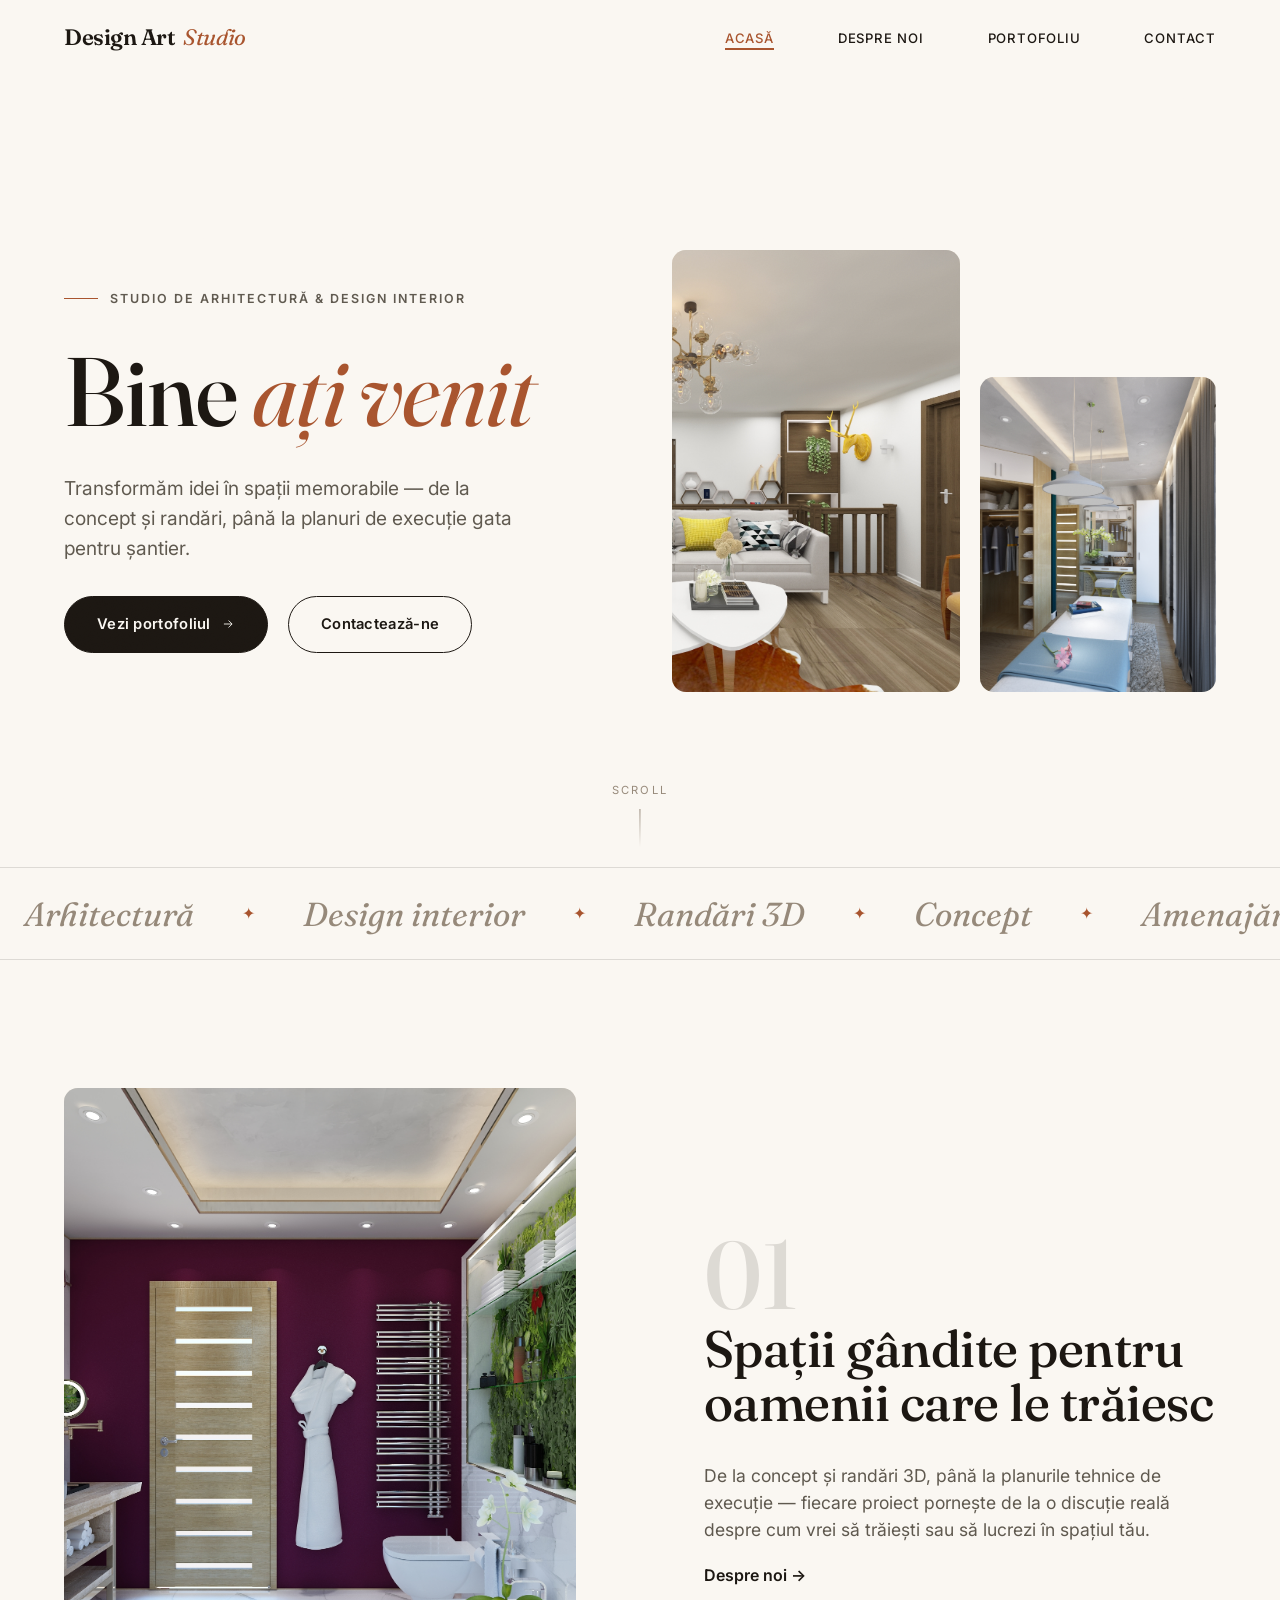
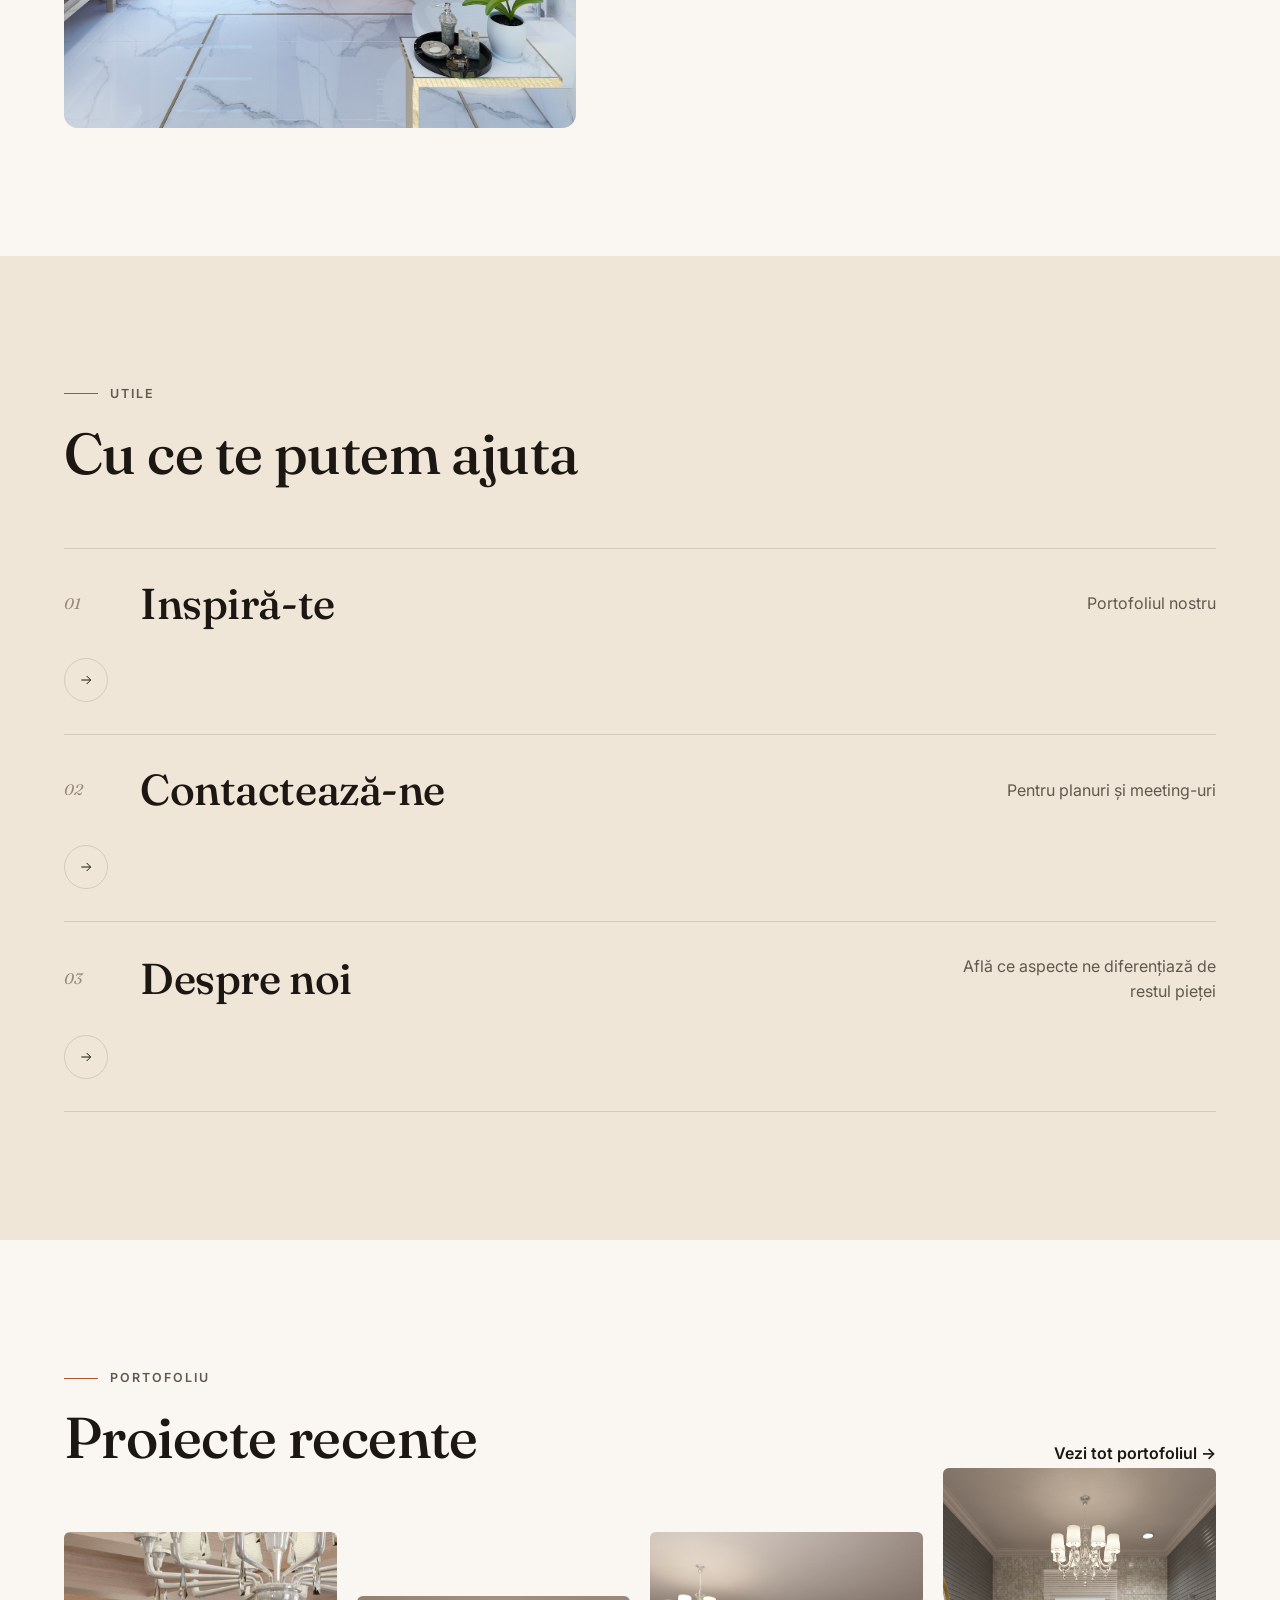
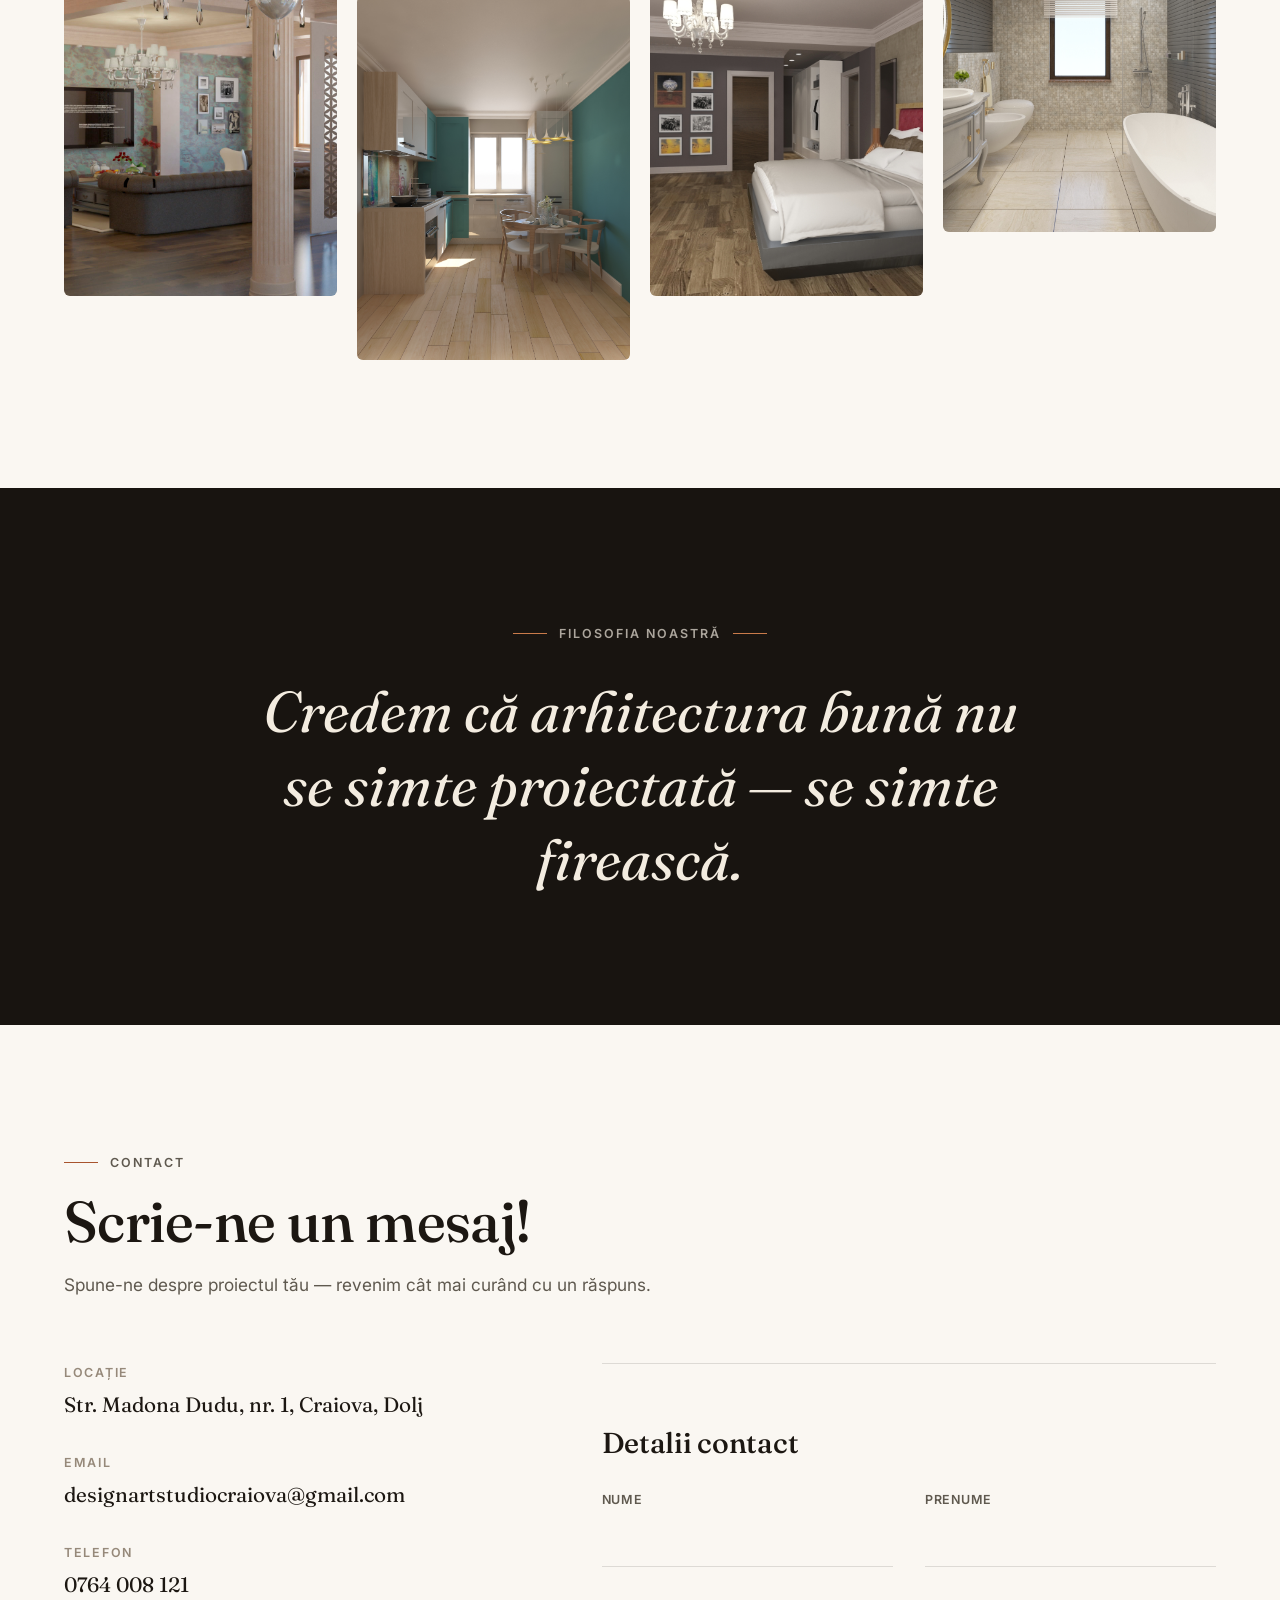
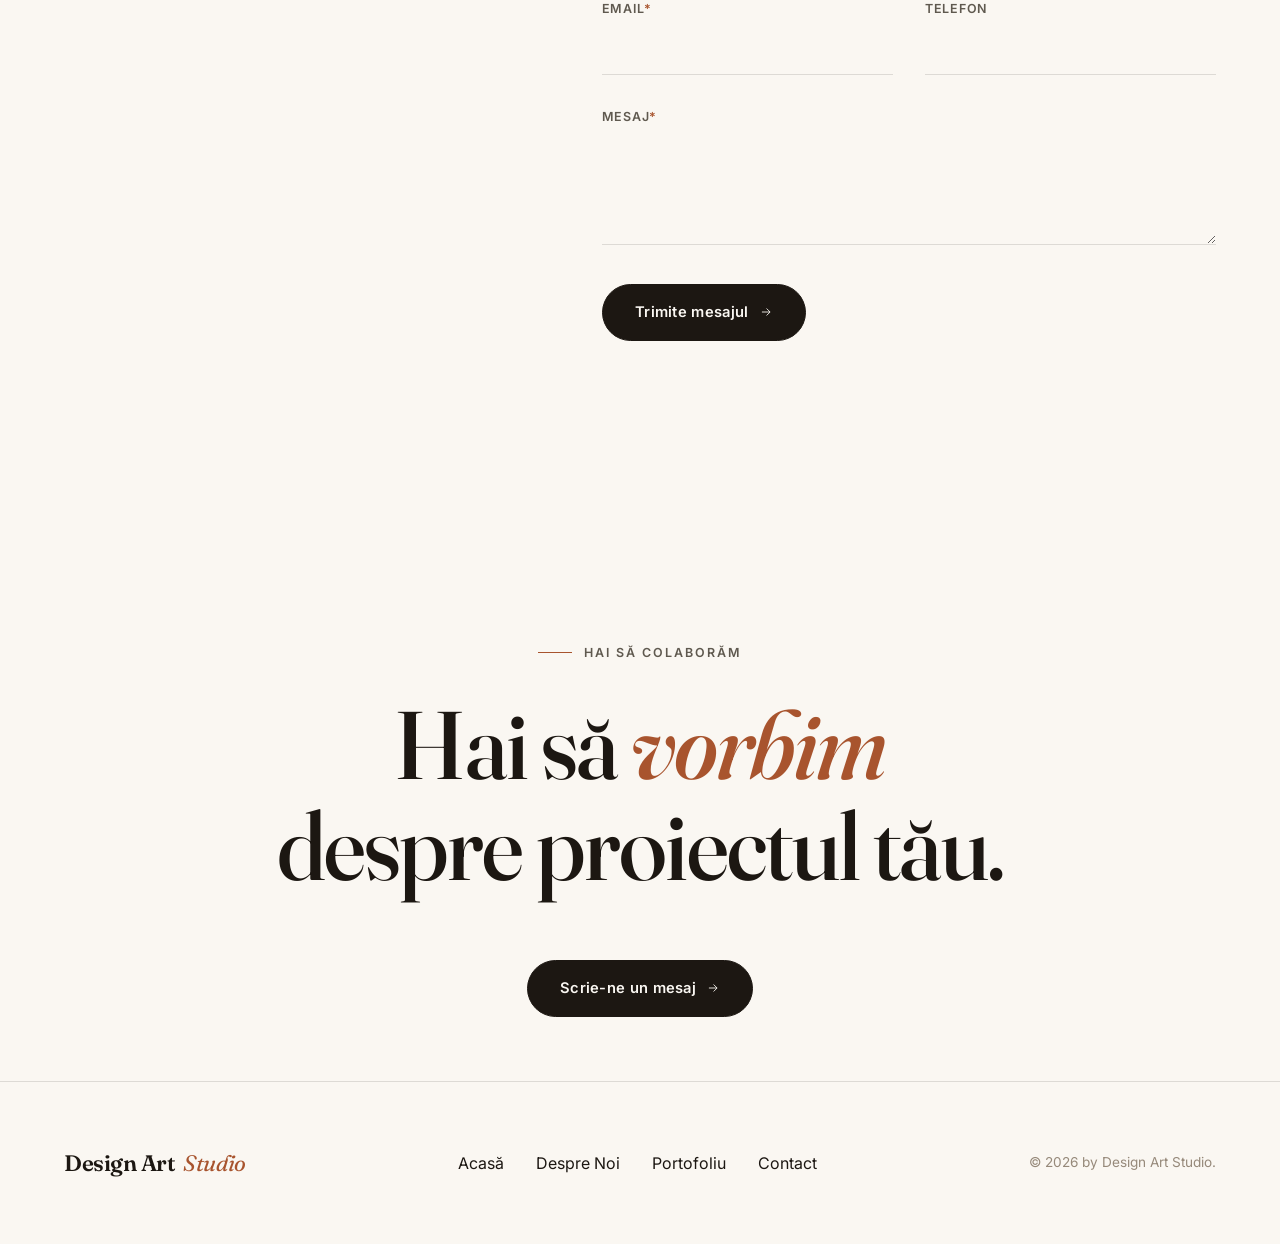
==== commit 52fcba2c: "Update index.html" ====
--- a/index.html
+++ b/index.html
@@ -49,7 +49,7 @@
       </div>
       <div class="hero-collage">
         <div class="reveal-img img-tall">
-          <img src="assets/images/hero-oituz.jpg" alt="Randare interior birou, casa Oituz">
+          <img src="assets/images/hero-bed.jpg">
         </div>
         <div class="reveal-img img-short">
           <img src="assets/images/hero-rgb.jpg" alt="Randare arhitecturală de proiect Design Art Studio">
@@ -82,7 +82,7 @@
     <div class="container">
       <div class="split">
         <div class="reveal-img split-media">
-          <img src="assets/images/portfolio/proj-02.jpg" alt="Bucătărie deschisă cu zonă de dining, proiect Design Art Studio">
+          <img src="assets/images/portfolio/proj-02.jpg">
         </div>
         <div class="split-body reveal">
           <span class="split-index">01</span>
@@ -136,10 +136,10 @@
         <a href="portofoliu.html" class="text-link">Vezi tot portofoliul →</a>
       </div>
       <div class="teaser-strip">
-        <a href="portofoliu.html" class="reveal-img"><img src="assets/images/portfolio/proj-01.jpg" alt="Living modern, proiect Design Art Studio" loading="lazy"></a>
-        <a href="portofoliu.html" class="reveal-img"><img src="assets/images/portfolio/proj-06.jpg" alt="Birou, Casa Oituz" loading="lazy"></a>
-        <a href="portofoliu.html" class="reveal-img"><img src="assets/images/portfolio/proj-08.jpg" alt="Terasă exterioară amenajată" loading="lazy"></a>
-        <a href="portofoliu.html" class="reveal-img"><img src="assets/images/portfolio/proj-10.jpg" alt="Living cu perete TV din marmură" loading="lazy"></a>
+        <a href="portofoliu.html" class="reveal-img"><img src="assets/images/portfolio/proj-01.jpg" loading="lazy"></a>
+        <a href="portofoliu.html" class="reveal-img"><img src="assets/images/portfolio/proj-06.jpg" loading="lazy"></a>
+        <a href="portofoliu.html" class="reveal-img"><img src="assets/images/portfolio/proj-08.jpg" loading="lazy"></a>
+        <a href="portofoliu.html" class="reveal-img"><img src="assets/images/portfolio/proj-10.jpg" loading="lazy"></a>
       </div>
     </div>
   </section>
